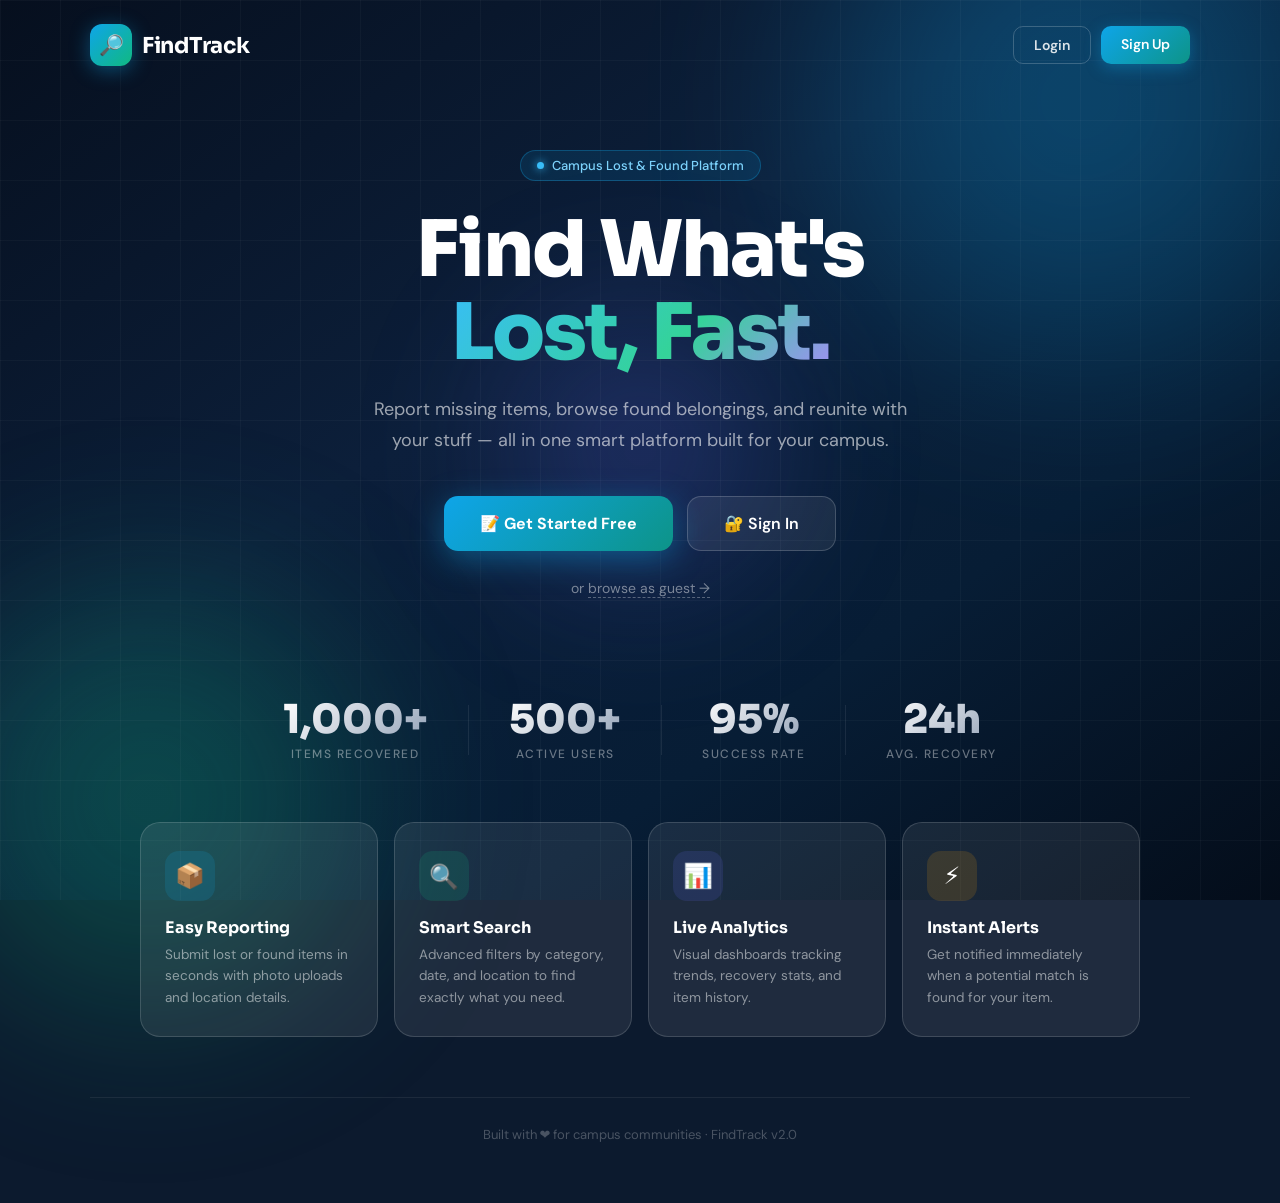
==== index.html @ 5d534c51 "Add files via upload" ====
<!DOCTYPE html>
<html lang="en">
<head>
  <meta charset="utf-8"/>
  <meta name="viewport" content="width=device-width,initial-scale=1"/>
  <title>FindTrack - Lost & Found System</title>
  <link rel="preconnect" href="https://fonts.googleapis.com">
  <link href="https://fonts.googleapis.com/css2?family=Sora:wght@300;400;500;600;700;800&family=DM+Sans:wght@400;500;600&display=swap" rel="stylesheet">
  <style>
    :root {
      --sky: #0ea5e9;
      --sky-dark: #0284c7;
      --teal: #0d9488;
      --mint: #10b981;
      --navy: #0c1a2e;
      --card-glass: rgba(255,255,255,0.08);
      --card-border: rgba(255,255,255,0.15);
    }

    *, *::before, *::after { margin: 0; padding: 0; box-sizing: border-box; }

    html { scroll-behavior: smooth; }

    body {
      font-family: 'DM Sans', system-ui, sans-serif;
      background: var(--navy);
      min-height: 100vh;
      overflow-x: hidden;
      color: white;
    }

    /* ── BACKGROUND ── */
    .bg-scene {
      position: fixed; inset: 0; z-index: 0;
      background: linear-gradient(145deg, #060f1e 0%, #0c1f3a 40%, #071d35 70%, #040d1a 100%);
    }
    .bg-orb {
      position: absolute; border-radius: 50%; filter: blur(80px); opacity: 0.35;
      animation: drift 12s ease-in-out infinite;
    }
    .bg-orb:nth-child(1) { width: 600px; height: 600px; background: radial-gradient(circle, #0ea5e9, transparent); top: -200px; right: -100px; animation-delay: 0s; }
    .bg-orb:nth-child(2) { width: 500px; height: 500px; background: radial-gradient(circle, #10b981, transparent); bottom: -150px; left: -100px; animation-delay: -4s; }
    .bg-orb:nth-child(3) { width: 300px; height: 300px; background: radial-gradient(circle, #6366f1, transparent); top: 50%; left: 50%; transform: translate(-50%,-50%); animation-delay: -8s; }

    @keyframes drift {
      0%, 100% { transform: translate(0, 0) scale(1); }
      33% { transform: translate(30px, -20px) scale(1.05); }
      66% { transform: translate(-20px, 30px) scale(0.97); }
    }

    /* Grid overlay */
    .bg-grid {
      position: absolute; inset: 0;
      background-image: linear-gradient(rgba(255,255,255,0.03) 1px, transparent 1px),
        linear-gradient(90deg, rgba(255,255,255,0.03) 1px, transparent 1px);
      background-size: 60px 60px;
    }

    /* ── LAYOUT ── */
    .page {
      position: relative; z-index: 1;
      min-height: 100vh;
      display: flex; flex-direction: column; align-items: center;
      padding: 0 20px 60px;
    }

    /* ── NAV ── */
    nav {
      width: 100%; max-width: 1100px;
      display: flex; align-items: center; justify-content: space-between;
      padding: 24px 0;
    }
    .nav-logo {
      display: flex; align-items: center; gap: 10px;
      font-family: 'Sora', sans-serif; font-weight: 700; font-size: 22px;
      letter-spacing: -0.3px;
    }
    .nav-logo-icon {
      width: 42px; height: 42px;
      background: linear-gradient(135deg, var(--sky), var(--mint));
      border-radius: 12px;
      display: flex; align-items: center; justify-content: center;
      font-size: 20px;
      box-shadow: 0 4px 20px rgba(14,165,233,0.4);
    }
    .nav-actions { display: flex; gap: 10px; }
    .nav-btn {
      padding: 9px 20px; border-radius: 10px; font-size: 14px; font-weight: 600;
      cursor: pointer; text-decoration: none; transition: all 0.2s;
      font-family: 'DM Sans', sans-serif;
    }
    .nav-btn-ghost {
      background: transparent; border: 1.5px solid rgba(255,255,255,0.2);
      color: rgba(255,255,255,0.85);
    }
    .nav-btn-ghost:hover { border-color: rgba(255,255,255,0.5); color: white; background: rgba(255,255,255,0.05); }
    .nav-btn-solid {
      background: linear-gradient(135deg, var(--sky), var(--teal));
      border: none; color: white;
      box-shadow: 0 4px 16px rgba(14,165,233,0.35);
    }
    .nav-btn-solid:hover { transform: translateY(-1px); box-shadow: 0 6px 24px rgba(14,165,233,0.5); }

    /* ── HERO ── */
    .hero {
      text-align: center; max-width: 780px; width: 100%;
      padding: 60px 0 50px;
    }
    .hero-badge {
      display: inline-flex; align-items: center; gap: 8px;
      background: rgba(14,165,233,0.12); border: 1px solid rgba(14,165,233,0.3);
      border-radius: 100px; padding: 6px 16px;
      font-size: 13px; color: #7dd3fc; font-weight: 500;
      margin-bottom: 28px;
      animation: fadeSlide 0.6s ease both;
    }
    .badge-dot { width: 7px; height: 7px; background: #38bdf8; border-radius: 50%; box-shadow: 0 0 8px #38bdf8; animation: pulse 2s ease infinite; }
    @keyframes pulse { 0%,100% { opacity: 1; } 50% { opacity: 0.4; } }

    .hero h1 {
      font-family: 'Sora', sans-serif;
      font-size: clamp(44px, 8vw, 78px);
      font-weight: 800;
      line-height: 1.06;
      letter-spacing: -2px;
      margin-bottom: 20px;
      animation: fadeSlide 0.7s 0.1s ease both;
    }
    .hero h1 .text-gradient {
      background: linear-gradient(135deg, #38bdf8 0%, #34d399 60%, #a78bfa 100%);
      -webkit-background-clip: text; -webkit-text-fill-color: transparent; background-clip: text;
    }
    .hero p {
      font-size: 18px; color: rgba(255,255,255,0.6); line-height: 1.7;
      max-width: 540px; margin: 0 auto 40px;
      animation: fadeSlide 0.7s 0.2s ease both;
    }

    @keyframes fadeSlide {
      from { opacity: 0; transform: translateY(20px); }
      to { opacity: 1; transform: translateY(0); }
    }

    /* ── CTA BUTTONS ── */
    .hero-actions {
      display: flex; gap: 14px; justify-content: center; flex-wrap: wrap;
      margin-bottom: 20px;
      animation: fadeSlide 0.7s 0.3s ease both;
    }
    .btn-hero-primary {
      padding: 16px 36px; border-radius: 14px; border: none;
      background: linear-gradient(135deg, #0ea5e9, #0d9488);
      color: white; font-size: 16px; font-weight: 700;
      cursor: pointer; text-decoration: none;
      box-shadow: 0 8px 32px rgba(14,165,233,0.4);
      transition: all 0.25s; font-family: 'DM Sans', sans-serif;
      display: inline-flex; align-items: center; gap: 8px;
    }
    .btn-hero-primary:hover { transform: translateY(-3px); box-shadow: 0 12px 40px rgba(14,165,233,0.55); }

    .btn-hero-secondary {
      padding: 16px 36px; border-radius: 14px;
      background: rgba(255,255,255,0.07); border: 1.5px solid rgba(255,255,255,0.18);
      color: white; font-size: 16px; font-weight: 600;
      cursor: pointer; text-decoration: none;
      transition: all 0.25s; font-family: 'DM Sans', sans-serif;
      backdrop-filter: blur(10px);
      display: inline-flex; align-items: center; gap: 8px;
    }
    .btn-hero-secondary:hover { background: rgba(255,255,255,0.12); border-color: rgba(255,255,255,0.35); transform: translateY(-2px); }

    .guest-link {
      font-size: 14px; color: rgba(255,255,255,0.45); cursor: pointer;
      text-decoration: none; transition: color 0.2s;
      animation: fadeSlide 0.7s 0.4s ease both; display: inline-block;
      margin-top: 8px;
    }
    .guest-link:hover { color: rgba(255,255,255,0.75); }
    .guest-link span { border-bottom: 1px dashed rgba(255,255,255,0.3); }

    /* ── STATS ── */
    .stats-row {
      display: flex; gap: 40px; justify-content: center;
      margin: 50px 0 60px; flex-wrap: wrap;
      animation: fadeSlide 0.7s 0.45s ease both;
    }
    .stat-pill {
      text-align: center;
    }
    .stat-num {
      font-family: 'Sora', sans-serif;
      font-size: 40px; font-weight: 800;
      background: linear-gradient(135deg, #fff, #94a3b8);
      -webkit-background-clip: text; -webkit-text-fill-color: transparent; background-clip: text;
      line-height: 1.1;
    }
    .stat-lbl { font-size: 12px; color: rgba(255,255,255,0.4); text-transform: uppercase; letter-spacing: 1.5px; margin-top: 4px; font-weight: 500; }

    .stat-divider { width: 1px; background: rgba(255,255,255,0.08); height: 50px; align-self: center; }

    /* ── FEATURE CARDS ── */
    .features {
      display: grid;
      grid-template-columns: repeat(auto-fit, minmax(220px, 1fr));
      gap: 16px;
      width: 100%; max-width: 1000px;
      animation: fadeSlide 0.7s 0.5s ease both;
    }
    .feat-card {
      background: var(--card-glass);
      border: 1px solid var(--card-border);
      border-radius: 20px;
      padding: 28px 24px;
      backdrop-filter: blur(20px);
      transition: all 0.3s;
      cursor: default;
    }
    .feat-card:hover {
      background: rgba(255,255,255,0.11);
      border-color: rgba(255,255,255,0.25);
      transform: translateY(-6px);
      box-shadow: 0 20px 60px rgba(0,0,0,0.3);
    }
    .feat-icon {
      width: 50px; height: 50px; border-radius: 14px;
      display: flex; align-items: center; justify-content: center;
      font-size: 24px; margin-bottom: 16px;
    }
    .feat-icon.sky { background: rgba(14,165,233,0.15); }
    .feat-icon.mint { background: rgba(16,185,129,0.15); }
    .feat-icon.indigo { background: rgba(99,102,241,0.15); }
    .feat-icon.amber { background: rgba(245,158,11,0.15); }

    .feat-title { font-family: 'Sora', sans-serif; font-size: 16px; font-weight: 700; margin-bottom: 6px; }
    .feat-desc { font-size: 13.5px; color: rgba(255,255,255,0.5); line-height: 1.6; }

    /* ── FOOTER ── */
    footer {
      width: 100%; max-width: 1100px;
      border-top: 1px solid rgba(255,255,255,0.07);
      padding-top: 28px; margin-top: 60px;
      text-align: center;
      color: rgba(255,255,255,0.25); font-size: 13px;
      animation: fadeSlide 0.7s 0.6s ease both;
    }

    /* ── RESPONSIVE ── */
    @media (max-width: 600px) {
      .nav-logo span { display: none; }
      .stats-row { gap: 20px; }
      .stat-divider { display: none; }
      .hero { padding: 40px 0 30px; }
    }
  </style>
</head>
<body>

  <div class="bg-scene">
    <div class="bg-orb"></div>
    <div class="bg-orb"></div>
    <div class="bg-orb"></div>
    <div class="bg-grid"></div>
  </div>

  <div class="page">
    <!-- NAV -->
    <nav>
      <div class="nav-logo">
        <div class="nav-logo-icon">🔎</div>
        <span>FindTrack</span>
      </div>
      <div class="nav-actions">
        <a href="login.html" class="nav-btn nav-btn-ghost">Login</a>
        <a href="signup.html" class="nav-btn nav-btn-solid">Sign Up</a>
      </div>
    </nav>

    <!-- HERO -->
    <div class="hero">
      <div class="hero-badge">
        <span class="badge-dot"></span>
        Campus Lost &amp; Found Platform
      </div>
      <h1>Find What's<br><span class="text-gradient">Lost, Fast.</span></h1>
      <p>Report missing items, browse found belongings, and reunite with your stuff — all in one smart platform built for your campus.</p>

      <div class="hero-actions">
        <a href="signup.html" class="btn-hero-primary">📝 Get Started Free</a>
        <a href="login.html" class="btn-hero-secondary">🔐 Sign In</a>
      </div>
      <a href="app.html" class="guest-link" id="guestBtn">or <span>browse as guest →</span></a>
    </div>

    <!-- STATS -->
    <div class="stats-row">
      <div class="stat-pill">
        <div class="stat-num">1,000+</div>
        <div class="stat-lbl">Items Recovered</div>
      </div>
      <div class="stat-divider"></div>
      <div class="stat-pill">
        <div class="stat-num">500+</div>
        <div class="stat-lbl">Active Users</div>
      </div>
      <div class="stat-divider"></div>
      <div class="stat-pill">
        <div class="stat-num">95%</div>
        <div class="stat-lbl">Success Rate</div>
      </div>
      <div class="stat-divider"></div>
      <div class="stat-pill">
        <div class="stat-num">24h</div>
        <div class="stat-lbl">Avg. Recovery</div>
      </div>
    </div>

    <!-- FEATURES -->
    <div class="features">
      <div class="feat-card">
        <div class="feat-icon sky">📦</div>
        <div class="feat-title">Easy Reporting</div>
        <div class="feat-desc">Submit lost or found items in seconds with photo uploads and location details.</div>
      </div>
      <div class="feat-card">
        <div class="feat-icon mint">🔍</div>
        <div class="feat-title">Smart Search</div>
        <div class="feat-desc">Advanced filters by category, date, and location to find exactly what you need.</div>
      </div>
      <div class="feat-card">
        <div class="feat-icon indigo">📊</div>
        <div class="feat-title">Live Analytics</div>
        <div class="feat-desc">Visual dashboards tracking trends, recovery stats, and item history.</div>
      </div>
      <div class="feat-card">
        <div class="feat-icon amber">⚡</div>
        <div class="feat-title">Instant Alerts</div>
        <div class="feat-desc">Get notified immediately when a potential match is found for your item.</div>
      </div>
    </div>

    <footer>
      <p>Built with ❤️ for campus communities · FindTrack v2.0</p>
    </footer>
  </div>

  <script>
    document.getElementById('guestBtn').addEventListener('click', (e) => {
      e.preventDefault();
      localStorage.removeItem('sessionUser');
      localStorage.setItem('userProfile', JSON.stringify({
        name: 'Guest', email: '', contact: '',
        avatar: 'https://api.dicebear.com/8.x/avataaars/svg?seed=guest'
      }));
      window.location.href = 'app.html';
    });
  </script>
</body>
</html>
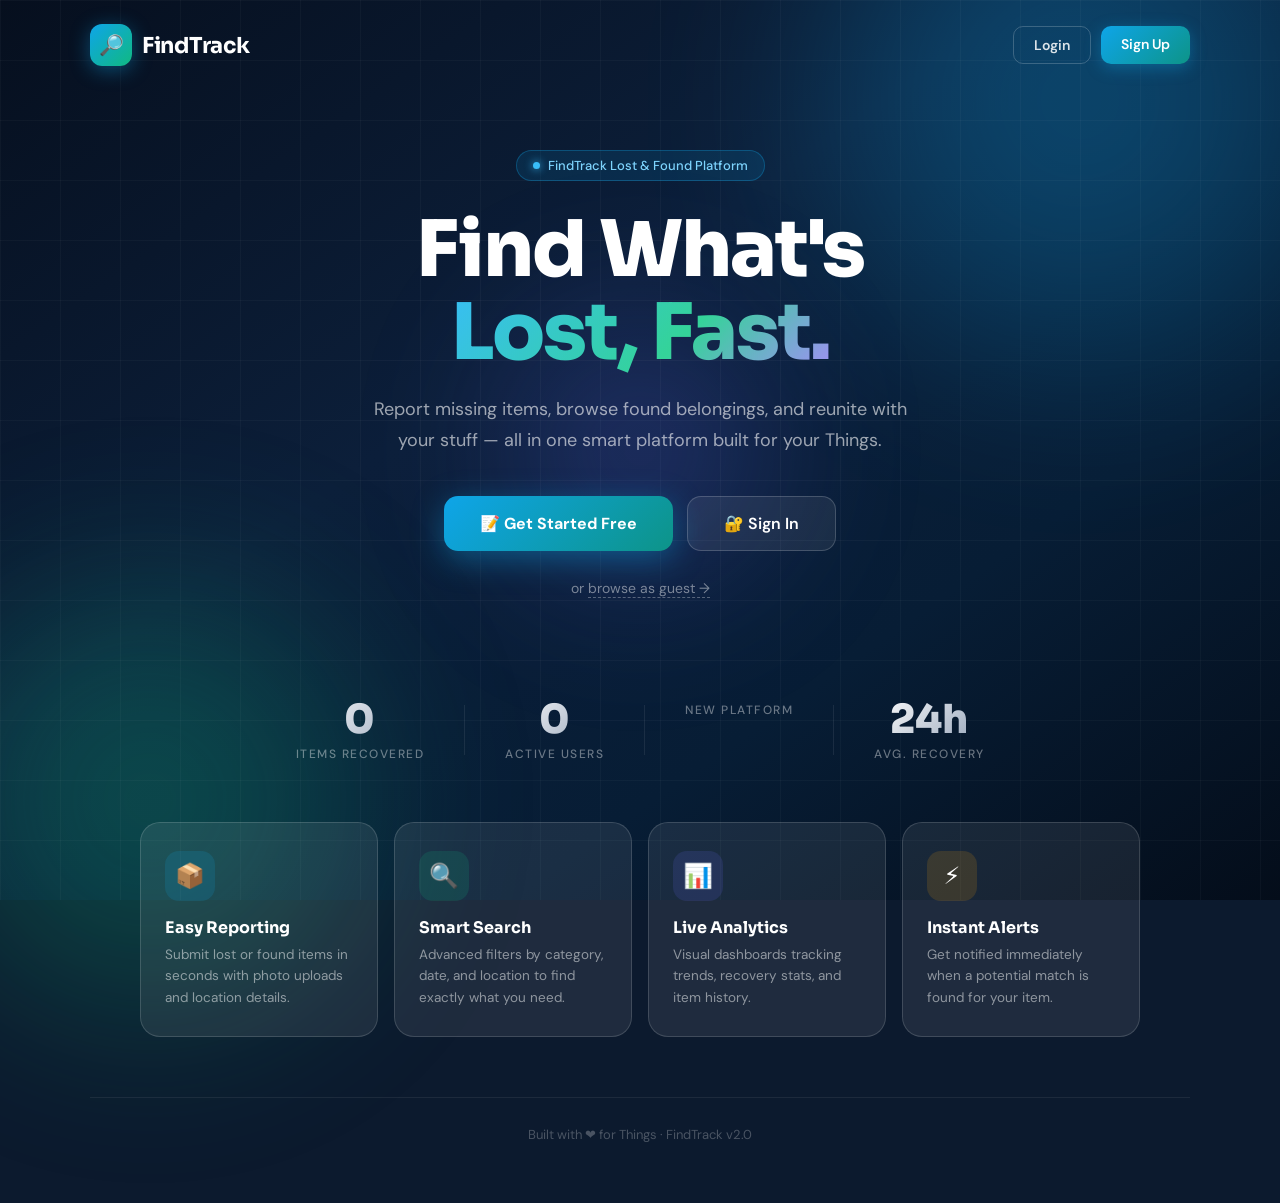
==== commit 67b2981b: "Add files via upload" ====
--- a/index.html
+++ b/index.html
@@ -279,10 +279,10 @@
     <div class="hero">
       <div class="hero-badge">
         <span class="badge-dot"></span>
-        Campus Lost &amp; Found Platform
+        FindTrack Lost &amp; Found Platform
       </div>
       <h1>Find What's<br><span class="text-gradient">Lost, Fast.</span></h1>
-      <p>Report missing items, browse found belongings, and reunite with your stuff — all in one smart platform built for your campus.</p>
+      <p>Report missing items, browse found belongings, and reunite with your stuff — all in one smart platform built for your Things.</p>
 
       <div class="hero-actions">
         <a href="signup.html" class="btn-hero-primary">📝 Get Started Free</a>
@@ -294,18 +294,18 @@
     <!-- STATS -->
     <div class="stats-row">
       <div class="stat-pill">
-        <div class="stat-num">1,000+</div>
+        <div class="stat-num">0</div>
         <div class="stat-lbl">Items Recovered</div>
       </div>
       <div class="stat-divider"></div>
       <div class="stat-pill">
-        <div class="stat-num">500+</div>
+        <div class="stat-num">0</div>
         <div class="stat-lbl">Active Users</div>
       </div>
       <div class="stat-divider"></div>
       <div class="stat-pill">
-        <div class="stat-num">95%</div>
-        <div class="stat-lbl">Success Rate</div>
+        <div class="stat-num"></div>
+        <div class="stat-lbl">New Platform</div>
       </div>
       <div class="stat-divider"></div>
       <div class="stat-pill">
@@ -339,7 +339,7 @@
     </div>
 
     <footer>
-      <p>Built with ❤️ for campus communities · FindTrack v2.0</p>
+      <p>Built with ❤️ for Things · FindTrack v2.0</p>
     </footer>
   </div>
 
